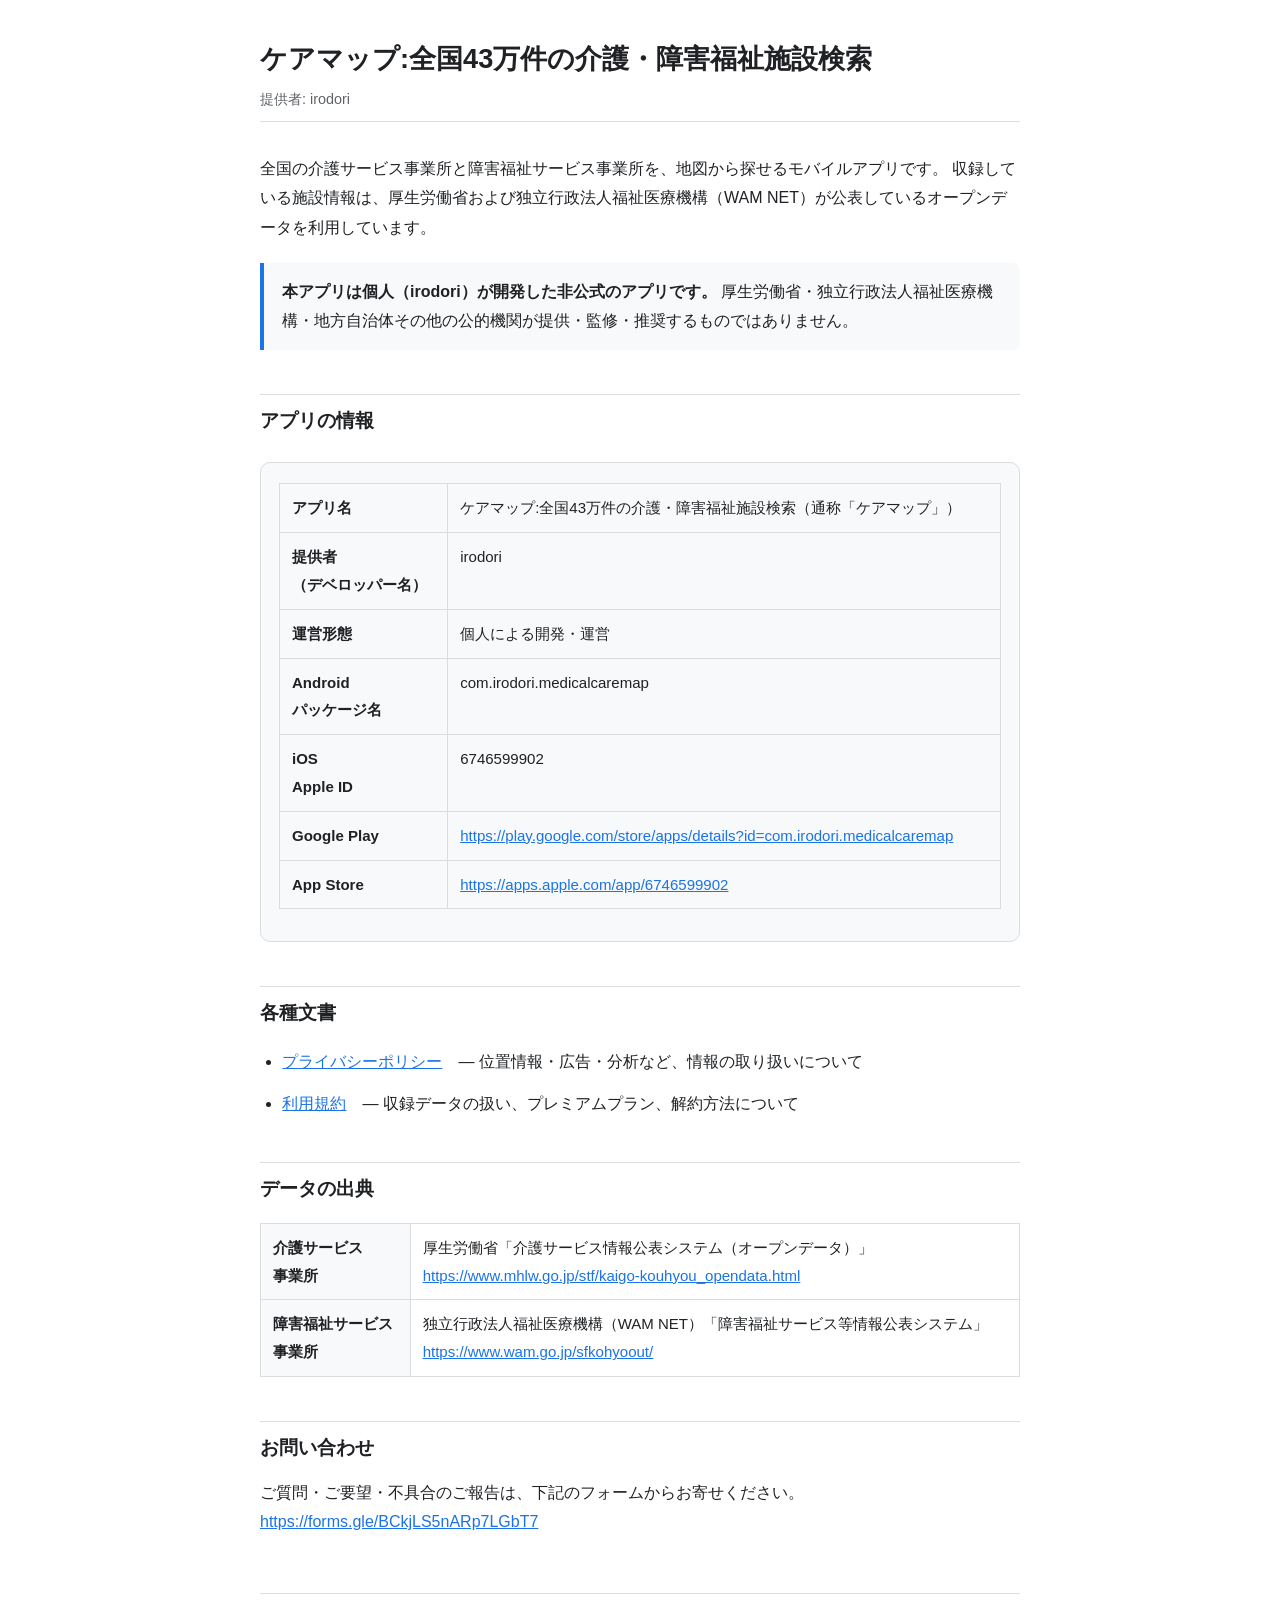
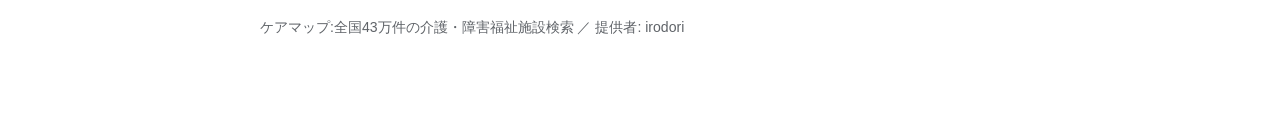
==== index.html @ 1b5a961c "docs: ケアマップのプライバシーポリシーと利用規約を公開" ====
<!DOCTYPE html>
<html lang="ja">
<head>
<meta charset="utf-8">
<meta name="viewport" content="width=device-width, initial-scale=1">
<title>ケアマップ:全国43万件の介護・障害福祉施設検索（提供者: irodori）</title>
<meta name="description" content="irodori が提供するアプリ「ケアマップ:全国43万件の介護・障害福祉施設検索」（com.irodori.medicalcaremap）のプライバシーポリシー・利用規約・お問い合わせ窓口。">
<link rel="stylesheet" href="style.css">
</head>
<body>
<main>

<header>
  <h1>ケアマップ:全国43万件の介護・障害福祉施設検索</h1>
  <p class="meta">提供者: irodori</p>
</header>

<p>
全国の介護サービス事業所と障害福祉サービス事業所を、地図から探せるモバイルアプリです。
収録している施設情報は、厚生労働省および独立行政法人福祉医療機構（WAM NET）が公表しているオープンデータを利用しています。
</p>

<div class="note">
<p>
<strong>本アプリは個人（irodori）が開発した非公式のアプリです。</strong>
厚生労働省・独立行政法人福祉医療機構・地方自治体その他の公的機関が提供・監修・推奨するものではありません。
</p>
</div>

<h2>アプリの情報</h2>

<div class="identity">
<table>
  <tr><th>アプリ名</th><td>ケアマップ:全国43万件の介護・障害福祉施設検索（通称「ケアマップ」）</td></tr>
  <tr><th>提供者<br>（デベロッパー名）</th><td>irodori</td></tr>
  <tr><th>運営形態</th><td>個人による開発・運営</td></tr>
  <tr><th>Android<br>パッケージ名</th><td>com.irodori.medicalcaremap</td></tr>
  <tr><th>iOS<br>Apple ID</th><td>6746599902</td></tr>
  <tr><th>Google Play</th><td><a href="https://play.google.com/store/apps/details?id=com.irodori.medicalcaremap">https://play.google.com/store/apps/details?id=com.irodori.medicalcaremap</a></td></tr>
  <tr><th>App Store</th><td><a href="https://apps.apple.com/app/6746599902">https://apps.apple.com/app/6746599902</a></td></tr>
</table>
</div>

<h2>各種文書</h2>

<ul>
  <li><a href="privacy.html">プライバシーポリシー</a>　— 位置情報・広告・分析など、情報の取り扱いについて</li>
  <li><a href="terms.html">利用規約</a>　— 収録データの扱い、プレミアムプラン、解約方法について</li>
</ul>

<h2>データの出典</h2>

<table>
  <tr><th>介護サービス<br>事業所</th><td>厚生労働省「介護サービス情報公表システム（オープンデータ）」<br><a href="https://www.mhlw.go.jp/stf/kaigo-kouhyou_opendata.html">https://www.mhlw.go.jp/stf/kaigo-kouhyou_opendata.html</a></td></tr>
  <tr><th>障害福祉サービス<br>事業所</th><td>独立行政法人福祉医療機構（WAM NET）「障害福祉サービス等情報公表システム」<br><a href="https://www.wam.go.jp/sfkohyoout/">https://www.wam.go.jp/sfkohyoout/</a></td></tr>
</table>

<h2>お問い合わせ</h2>

<p>
ご質問・ご要望・不具合のご報告は、下記のフォームからお寄せください。<br>
<a href="https://forms.gle/BCkjLS5nARp7LGbT7">https://forms.gle/BCkjLS5nARp7LGbT7</a>
</p>

<footer>
  <p>ケアマップ:全国43万件の介護・障害福祉施設検索 ／ 提供者: irodori</p>
</footer>

</main>
</body>
</html>
---- style.css ----
/* ケアマップ 法務ページ共通スタイル */
:root {
  --bg: #ffffff;
  --fg: #1f2124;
  --muted: #5f6368;
  --accent: #1a73e8;
  --border: #dadce0;
  --card: #f8f9fa;
}

@media (prefers-color-scheme: dark) {
  :root {
    --bg: #17181a;
    --fg: #e8eaed;
    --muted: #9aa0a6;
    --accent: #8ab4f8;
    --border: #3c4043;
    --card: #212225;
  }
}

* { box-sizing: border-box; }

body {
  margin: 0;
  padding: 0 20px 80px;
  background: var(--bg);
  color: var(--fg);
  font-family: -apple-system, BlinkMacSystemFont, "Hiragino Sans",
    "Noto Sans JP", "Yu Gothic", sans-serif;
  line-height: 1.85;
  font-size: 16px;
  -webkit-text-size-adjust: 100%;
}

main {
  max-width: 760px;
  margin: 0 auto;
}

header {
  padding: 40px 0 8px;
  border-bottom: 1px solid var(--border);
  margin-bottom: 32px;
}

h1 {
  font-size: 1.7rem;
  line-height: 1.4;
  margin: 0 0 8px;
}

h2 {
  font-size: 1.2rem;
  margin: 44px 0 12px;
  padding-top: 8px;
  border-top: 1px solid var(--border);
}

h3 {
  font-size: 1.02rem;
  margin: 28px 0 8px;
}

p, li { margin: 0 0 12px; }

ul, ol { padding-left: 1.4em; }

a {
  color: var(--accent);
  overflow-wrap: anywhere;
}

.meta {
  color: var(--muted);
  font-size: 0.9rem;
  margin: 0;
}

.identity {
  background: var(--card);
  border: 1px solid var(--border);
  border-radius: 10px;
  padding: 4px 18px 8px;
  margin: 24px 0;
}

table {
  width: 100%;
  border-collapse: collapse;
  margin: 16px 0 24px;
  font-size: 0.94rem;
}

th, td {
  border: 1px solid var(--border);
  padding: 10px 12px;
  text-align: left;
  vertical-align: top;
}

th {
  background: var(--card);
  white-space: nowrap;
  font-weight: 600;
}

.note {
  background: var(--card);
  border-left: 4px solid var(--accent);
  border-radius: 0 8px 8px 0;
  padding: 14px 18px;
  margin: 20px 0;
}

.note p:last-child { margin-bottom: 0; }

footer {
  margin-top: 56px;
  padding-top: 20px;
  border-top: 1px solid var(--border);
  color: var(--muted);
  font-size: 0.88rem;
}

nav.crumbs {
  padding: 20px 0 0;
  font-size: 0.9rem;
}
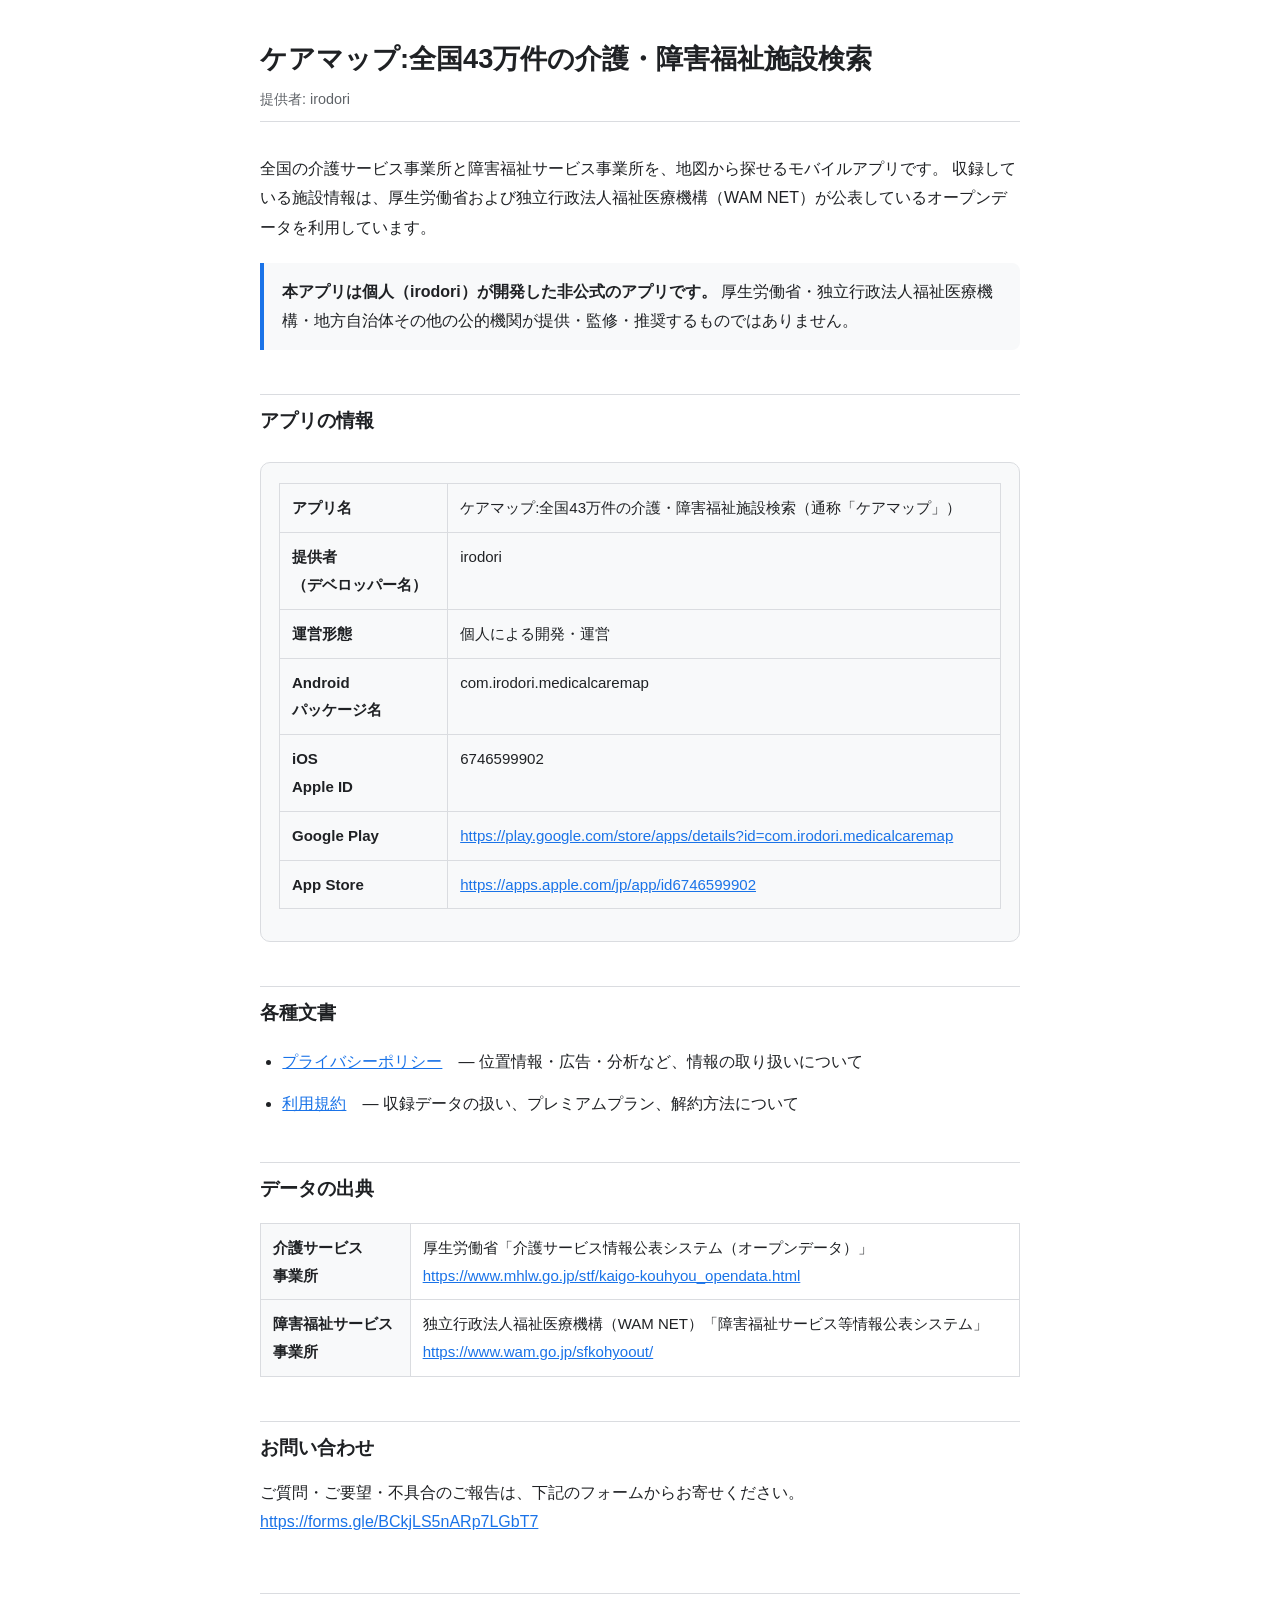
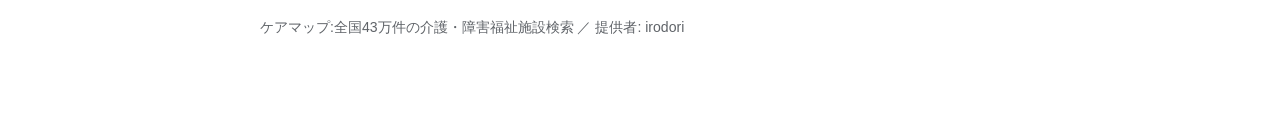
==== commit 8e822f15: "docs: 法務ページを更新（2026-09-21）" ====
--- a/index.html
+++ b/index.html
@@ -37,7 +37,7 @@
   <tr><th>Android<br>パッケージ名</th><td>com.irodori.medicalcaremap</td></tr>
   <tr><th>iOS<br>Apple ID</th><td>6746599902</td></tr>
   <tr><th>Google Play</th><td><a href="https://play.google.com/store/apps/details?id=com.irodori.medicalcaremap">https://play.google.com/store/apps/details?id=com.irodori.medicalcaremap</a></td></tr>
-  <tr><th>App Store</th><td><a href="https://apps.apple.com/app/6746599902">https://apps.apple.com/app/6746599902</a></td></tr>
+  <tr><th>App Store</th><td><a href="https://apps.apple.com/jp/app/id6746599902">https://apps.apple.com/jp/app/id6746599902</a></td></tr>
 </table>
 </div>
 
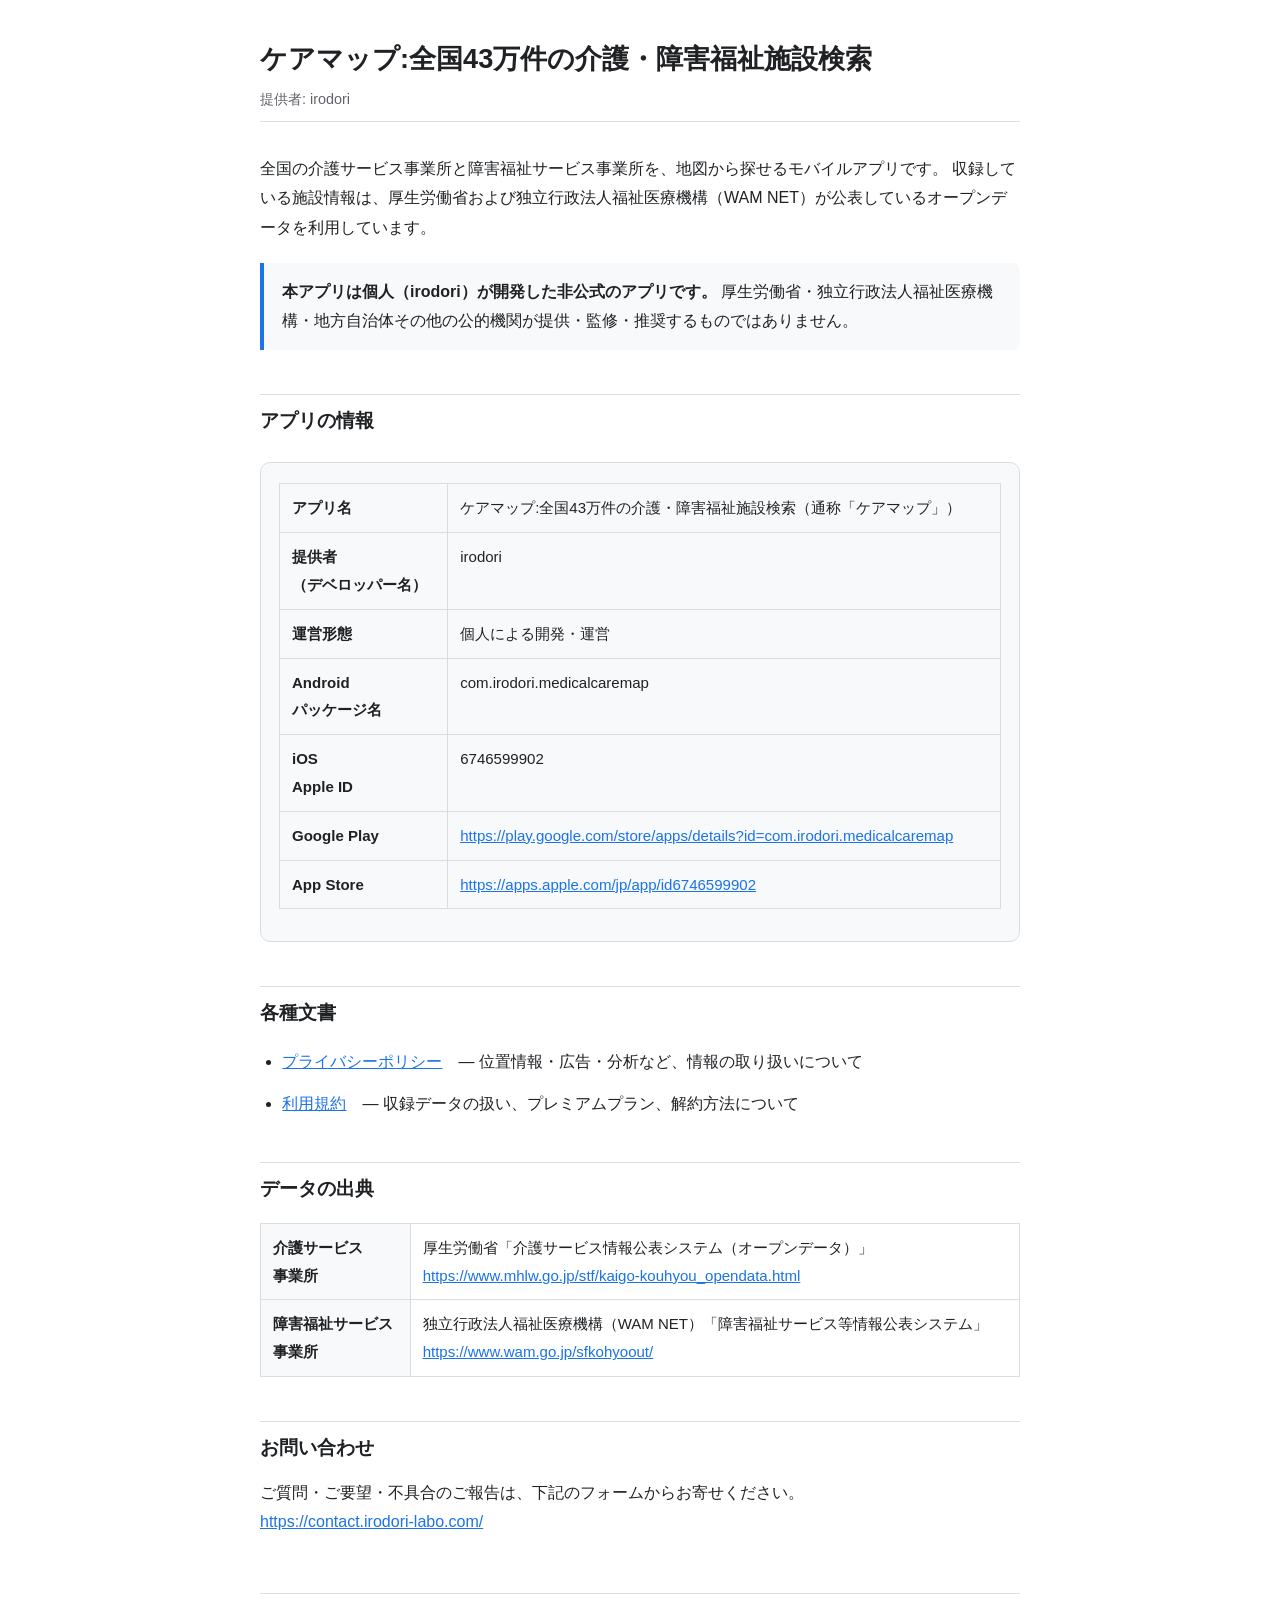
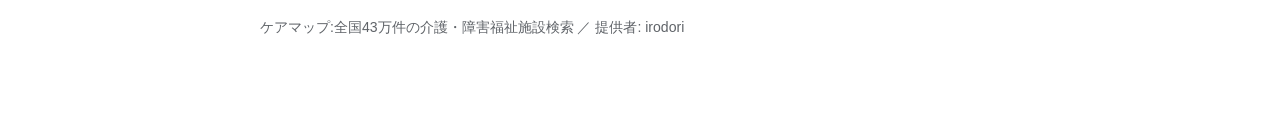
==== commit cfdb5ac5: "docs: 法務ページを更新（2026-10-30）" ====
--- a/index.html
+++ b/index.html
@@ -59,7 +59,7 @@
 
 <p>
 ご質問・ご要望・不具合のご報告は、下記のフォームからお寄せください。<br>
-<a href="https://forms.gle/BCkjLS5nARp7LGbT7">https://forms.gle/BCkjLS5nARp7LGbT7</a>
+<a href="https://contact.irodori-labo.com/?app=caremap&amp;lang=ja">https://contact.irodori-labo.com/</a>
 </p>
 
 <footer>
--- a/style.css
+++ b/style.css
@@ -99,6 +99,8 @@
   vertical-align: top;
 }
 
+td { overflow-wrap: anywhere; }
+
 th {
   background: var(--card);
   white-space: nowrap;
@@ -113,7 +115,7 @@
   margin: 20px 0;
 }
 
-.note p:last-child { margin-bottom: 0; }
+.note > *:last-child { margin-bottom: 0; }
 
 footer {
   margin-top: 56px;
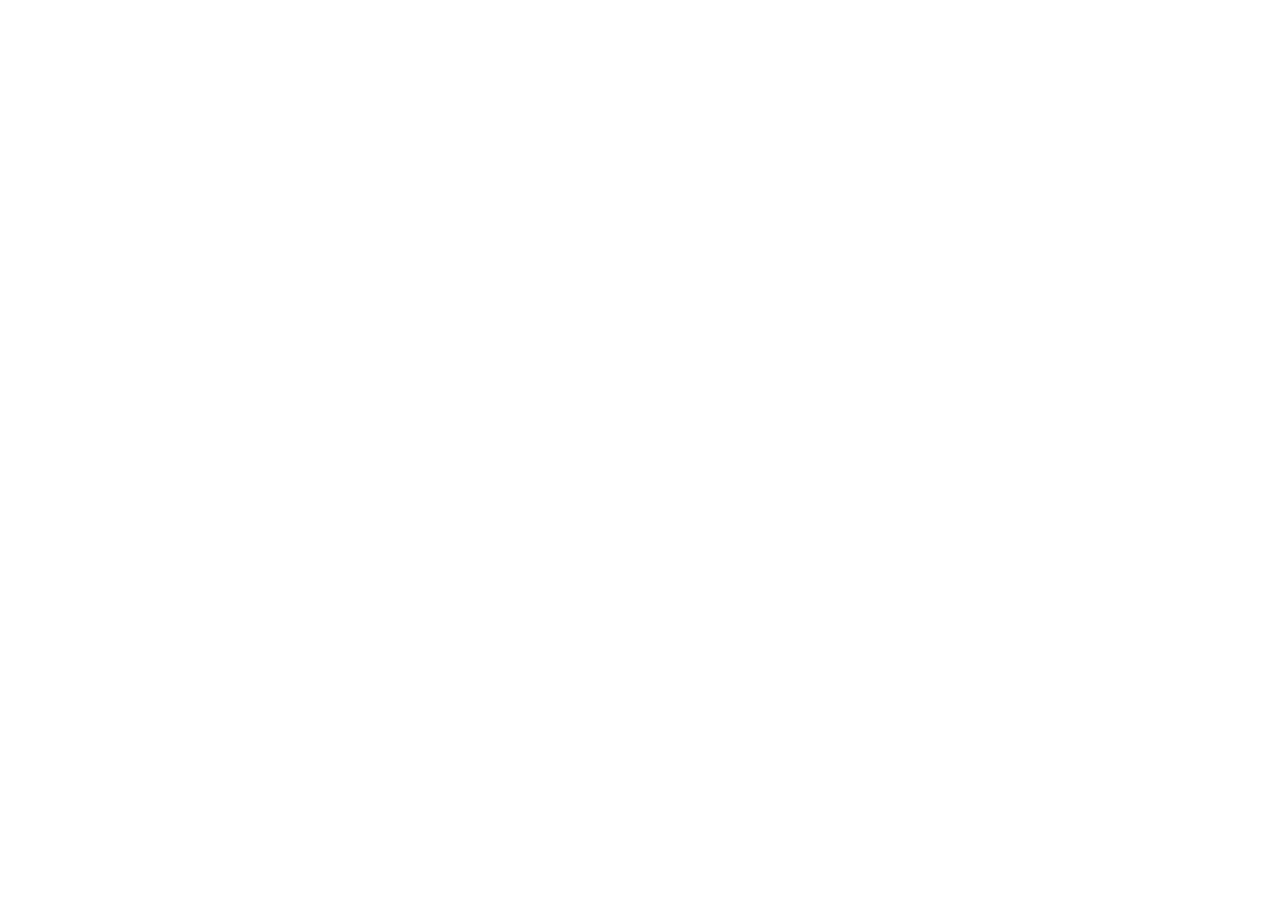
==== commit a7773322: "サイトを irodori-labo に移したので、各ページを新しい URL への転送だけにする Co-Authored-By: Claude Opus 5.5 <noreply@anthropic.c" ====
--- a/index.html
+++ b/index.html
@@ -1,71 +1,11 @@
-<!DOCTYPE html>
-<html lang="ja">
-<head>
-<meta charset="utf-8">
-<meta name="viewport" content="width=device-width, initial-scale=1">
-<title>ケアマップ:全国43万件の介護・障害福祉施設検索（提供者: irodori）</title>
-<meta name="description" content="irodori が提供するアプリ「ケアマップ:全国43万件の介護・障害福祉施設検索」（com.irodori.medicalcaremap）のプライバシーポリシー・利用規約・お問い合わせ窓口。">
-<link rel="stylesheet" href="style.css">
-</head>
-<body>
-<main>
-
-<header>
-  <h1>ケアマップ:全国43万件の介護・障害福祉施設検索</h1>
-  <p class="meta">提供者: irodori</p>
-</header>
-
-<p>
-全国の介護サービス事業所と障害福祉サービス事業所を、地図から探せるモバイルアプリです。
-収録している施設情報は、厚生労働省および独立行政法人福祉医療機構（WAM NET）が公表しているオープンデータを利用しています。
-</p>
-
-<div class="note">
-<p>
-<strong>本アプリは個人（irodori）が開発した非公式のアプリです。</strong>
-厚生労働省・独立行政法人福祉医療機構・地方自治体その他の公的機関が提供・監修・推奨するものではありません。
-</p>
-</div>
-
-<h2>アプリの情報</h2>
-
-<div class="identity">
-<table>
-  <tr><th>アプリ名</th><td>ケアマップ:全国43万件の介護・障害福祉施設検索（通称「ケアマップ」）</td></tr>
-  <tr><th>提供者<br>（デベロッパー名）</th><td>irodori</td></tr>
-  <tr><th>運営形態</th><td>個人による開発・運営</td></tr>
-  <tr><th>Android<br>パッケージ名</th><td>com.irodori.medicalcaremap</td></tr>
-  <tr><th>iOS<br>Apple ID</th><td>6746599902</td></tr>
-  <tr><th>Google Play</th><td><a href="https://play.google.com/store/apps/details?id=com.irodori.medicalcaremap">https://play.google.com/store/apps/details?id=com.irodori.medicalcaremap</a></td></tr>
-  <tr><th>App Store</th><td><a href="https://apps.apple.com/jp/app/id6746599902">https://apps.apple.com/jp/app/id6746599902</a></td></tr>
-</table>
-</div>
-
-<h2>各種文書</h2>
-
-<ul>
-  <li><a href="privacy.html">プライバシーポリシー</a>　— 位置情報・広告・分析など、情報の取り扱いについて</li>
-  <li><a href="terms.html">利用規約</a>　— 収録データの扱い、プレミアムプラン、解約方法について</li>
-</ul>
-
-<h2>データの出典</h2>
-
-<table>
-  <tr><th>介護サービス<br>事業所</th><td>厚生労働省「介護サービス情報公表システム（オープンデータ）」<br><a href="https://www.mhlw.go.jp/stf/kaigo-kouhyou_opendata.html">https://www.mhlw.go.jp/stf/kaigo-kouhyou_opendata.html</a></td></tr>
-  <tr><th>障害福祉サービス<br>事業所</th><td>独立行政法人福祉医療機構（WAM NET）「障害福祉サービス等情報公表システム」<br><a href="https://www.wam.go.jp/sfkohyoout/">https://www.wam.go.jp/sfkohyoout/</a></td></tr>
-</table>
-
-<h2>お問い合わせ</h2>
-
-<p>
-ご質問・ご要望・不具合のご報告は、下記のフォームからお寄せください。<br>
-<a href="https://contact.irodori-labo.com/?app=caremap&amp;lang=ja">https://contact.irodori-labo.com/</a>
-</p>
-
-<footer>
-  <p>ケアマップ:全国43万件の介護・障害福祉施設検索 ／ 提供者: irodori</p>
-</footer>
-
-</main>
-</body>
-</html>
+<!doctype html>
+<html lang="ja"><head><meta charset="utf-8">
+<title>移転しました / Moved</title>
+<meta http-equiv="refresh" content="0; url=https://caremap.irodori-labo.com/">
+<link rel="canonical" href="https://caremap.irodori-labo.com/">
+<meta name="robots" content="noindex">
+<script>location.replace('https://caremap.irodori-labo.com/');</script>
+</head><body>
+<p>このページは移転しました。<a href="https://caremap.irodori-labo.com/">https://caremap.irodori-labo.com/</a></p>
+<p>This page has moved to <a href="https://caremap.irodori-labo.com/">https://caremap.irodori-labo.com/</a>.</p>
+</body></html>
